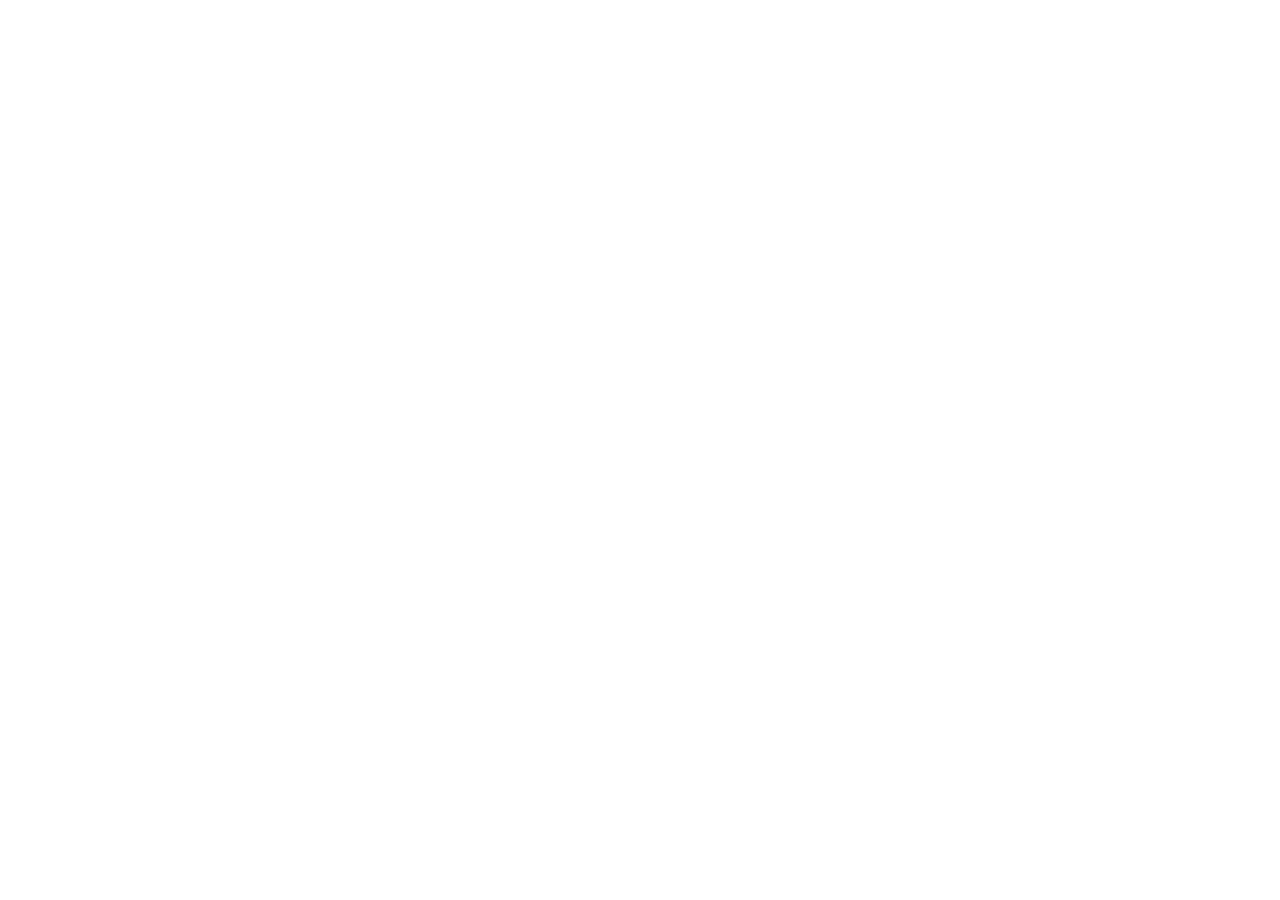
==== pages/pagina-julie.html @ 4747c7a5 "feat: adiciona a base das paginas pessoais" ====
<!DOCTYPE html>
<html lang="pt-br">
<head>
    <meta charset="UTF-8">
    <meta name="viewport" content="width=device-width, initial-scale=1.0">
    <title>Julie Annie - Site Pessoal</title>
</head>
<body>
    
</body>
</html>
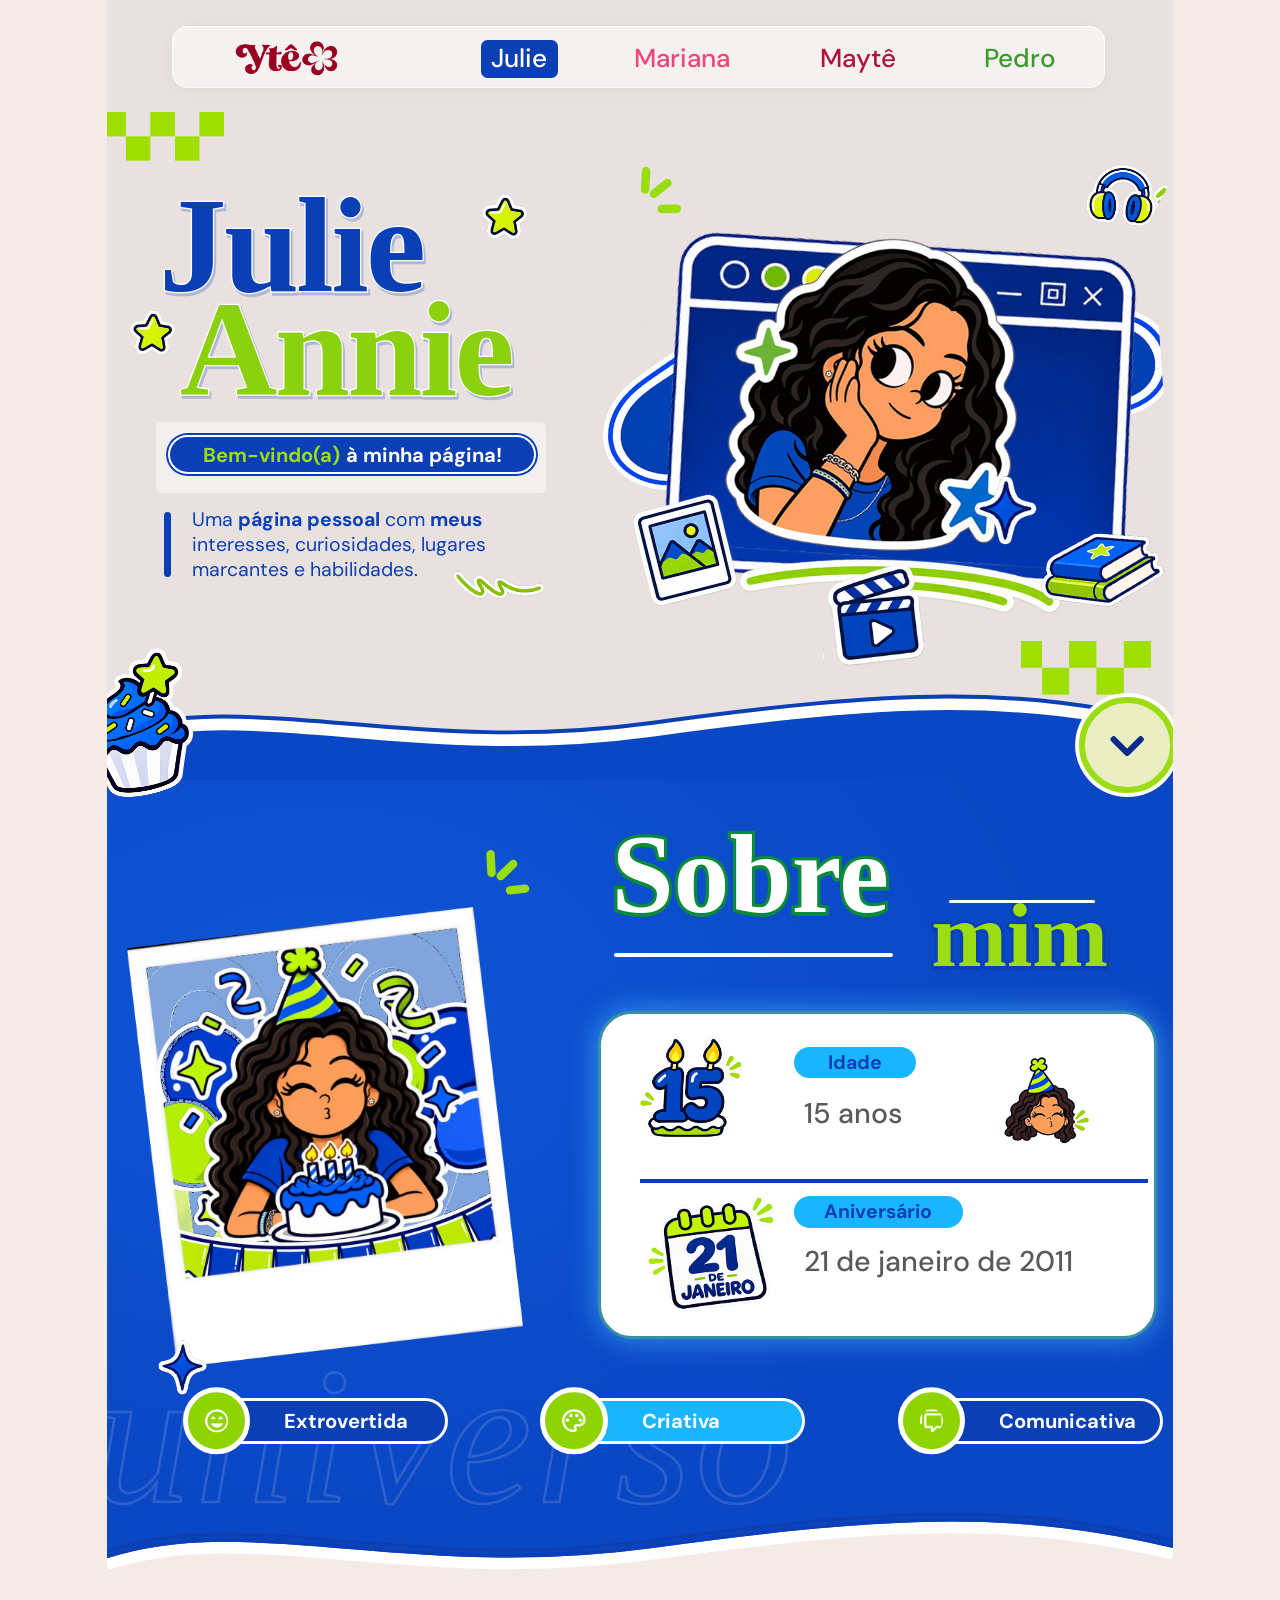
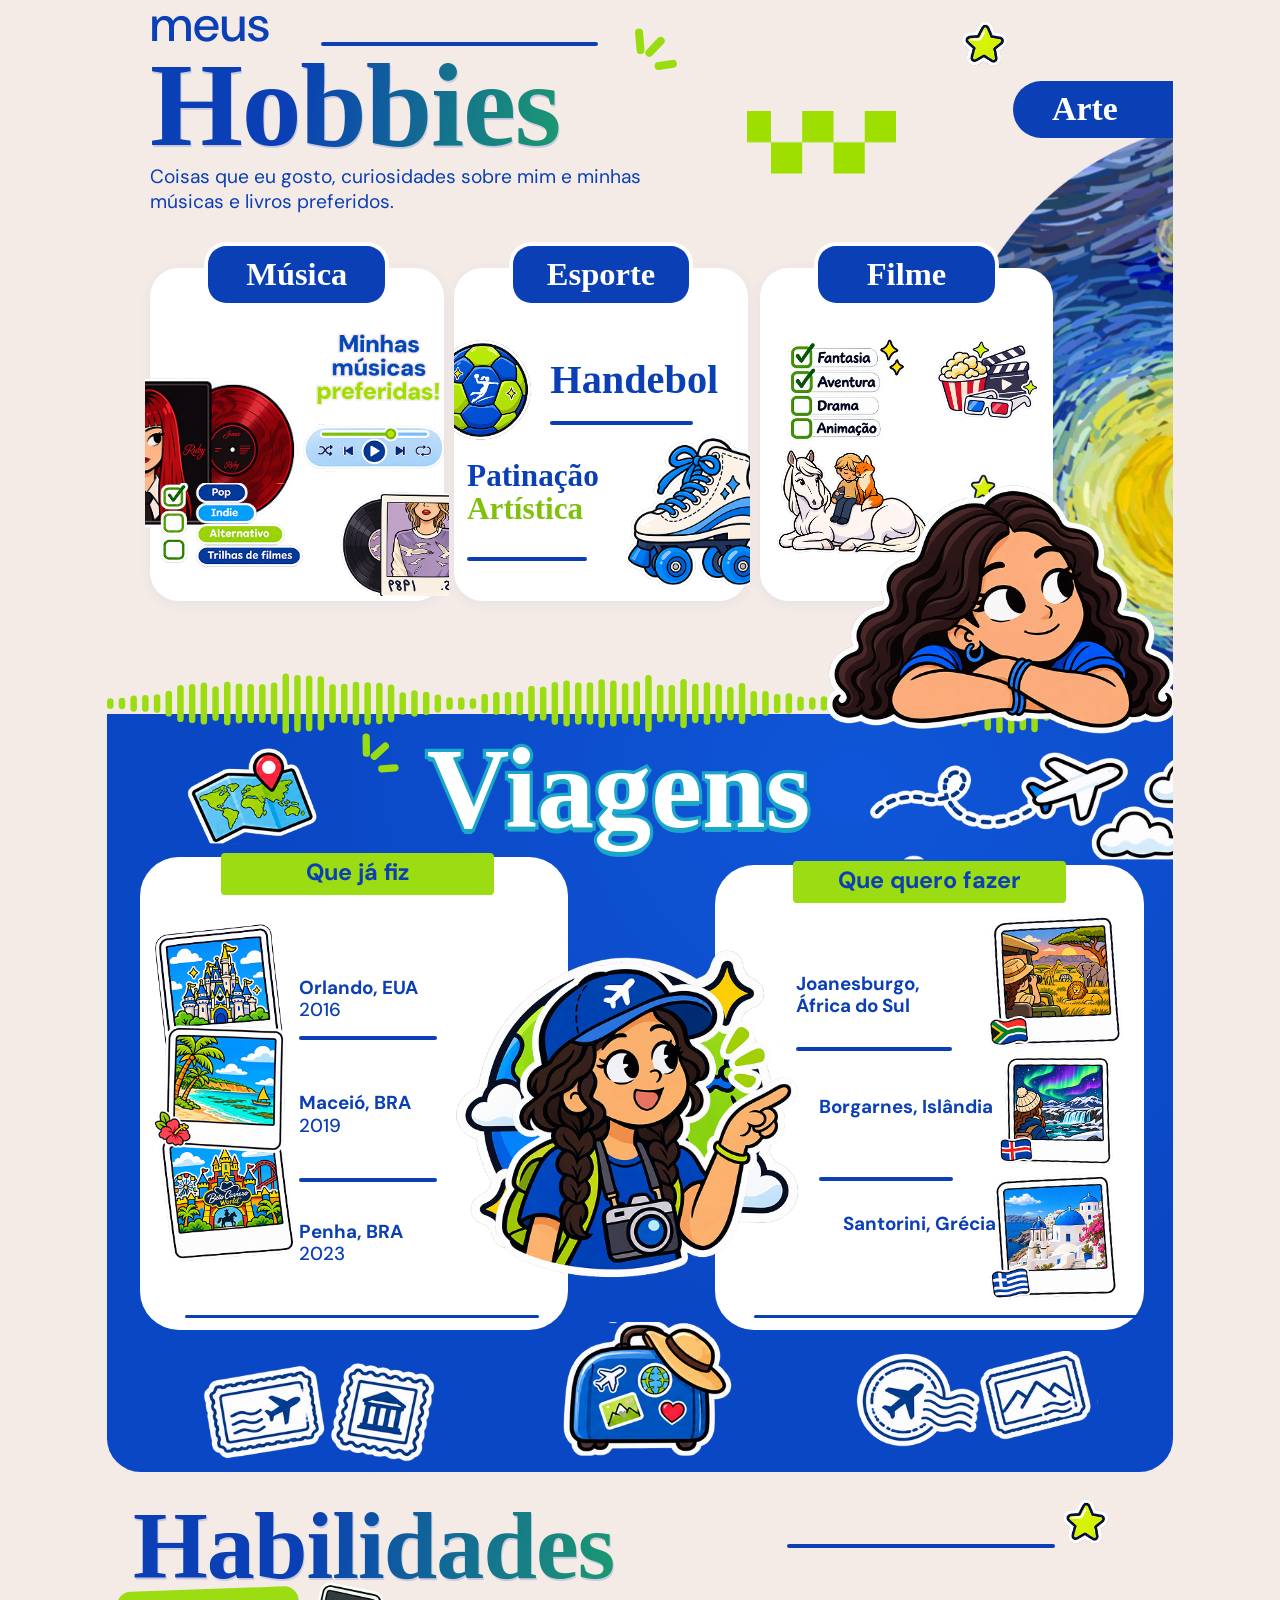
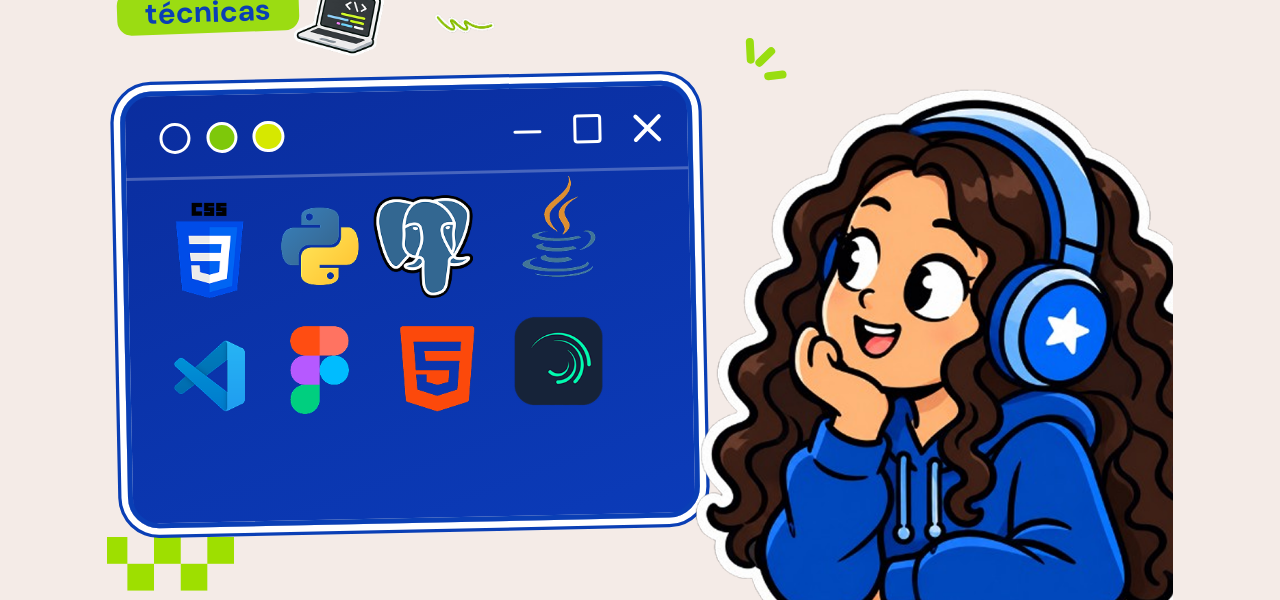
==== commit 87455323: "feat: adiciona css e html da julie" ====
--- a/pages/pagina-julie.html
+++ b/pages/pagina-julie.html
@@ -1,11 +1,423 @@
 <!DOCTYPE html>
-<html lang="pt-br">
+<html lang="pt-BR">
+
 <head>
-    <meta charset="UTF-8">
-    <meta name="viewport" content="width=device-width, initial-scale=1.0">
-    <title>Julie Annie - Site Pessoal</title>
+  <meta charset="UTF-8">
+  <meta name="viewport" content="width=device-width, initial-scale=1">
+
+  <title>Julie Annie | Ytê</title>
+
+  <!-- FAVICON -->
+  <link rel="icon" type="image/png" href="../assets/girl-hero.png">
+
+  <!-- FONTES -->
+  <link rel="preconnect" href="https://fonts.googleapis.com">
+  <link rel="preconnect" href="https://fonts.gstatic.com" crossorigin>
+  <link href="https://fonts.googleapis.com/css2?family=DM+Sans:wght@400;500;700&display=swap" rel="stylesheet">
+
+  <!-- CSS -->
+  <link rel="stylesheet" href="../css/julie.css">
 </head>
+
 <body>
-    
+
+  <div class="page">
+
+    <!-- CABEÇALHO / NAVEGAÇÃO -->
+    <header class="topbar">
+      <nav class="nav" aria-label="Integrantes">
+
+        <a class="nav__logo" href="#julie">
+          <img src="../assets/logo.png" alt="Ytê">
+        </a>
+
+        <ul class="nav__list">
+          <li><a class="nav__link nav__link--julie is-active" href="#julie" aria-current="page">Julie</a></li>
+          <li><a class="nav__link nav__link--mariana" href="#mariana">Mariana</a></li>
+          <li><a class="nav__link nav__link--mayte" href="#mayte">Maytê</a></li>
+          <li><a class="nav__link nav__link--pedro" href="#pedro">Pedro</a></li>
+        </ul>
+
+      </nav>
+    </header>
+
+
+    <main id="julie">
+
+      <!-- 1. HERO -->
+      <section class="hero" aria-labelledby="hero-title">
+
+        <img class="checker" src="../assets/checker.png" alt="">
+        <img class="checker2" src="../assets/checker.png" alt="">
+
+        <i class="burst burst-pos"></i>
+
+        <img class="star" src="../assets/star.png" alt="">
+        <img class="star2" src="../assets/star.png" alt="">
+
+        <h1 id="hero-title" class="hero__title">
+          <span class="hero__first">Julie</span>
+          <span class="hero__last">Annie</span>
+        </h1>
+
+        <div class="hero__welcome-bg hero-welcome-bg"></div>
+
+        <p class="hero__welcome">
+          Bem-vindo(a) <span>à minha página!</span>
+        </p>
+
+        <div class="hero__bar hero-bar"></div>
+
+        <p class="hero__desc">
+          Uma <b>página pessoal</b> com <b>meus</b> interesses,
+          curiosidades, lugares marcantes e habilidades.
+        </p>
+
+        <img class="squiggle" src="../assets/squiggle.png" alt="">
+
+        <!-- ELEMENTOS DECORATIVOS -->
+        <img class="blob" src="../assets/blob.png" alt="">
+        <img class="star-big" src="../assets/star-big.png" alt="">
+        <img class="window" src="../assets/window.png" alt="">
+
+        <i class="spark spark-pos"></i>
+
+        <!-- NOVA PERSONAGEM -->
+        <img class="girl-hero" src="../assets/girl-hero.png" alt="Personagem ilustrada de Julie">
+
+        <img class="sparkle-blue" src="../assets/sparkle-blue.png" alt="">
+        <img class="swoosh" src="../assets/swoosh.png" alt="">
+        <img class="picture" src="../assets/picture.png" alt="">
+        <img class="clapper" src="../assets/clapper.png" alt="">
+        <img class="books" src="../assets/books.png" alt="">
+        <img class="headphones" src="../assets/headphones.png" alt="">
+
+      </section>
+
+
+      <!-- 2. SOBRE MIM -->
+      <section id="sobre" class="about" aria-labelledby="about-title">
+
+        <svg class="wave wave--blue" viewBox="0 0 820 70" preserveAspectRatio="none" aria-hidden="true">
+          <path d="M0 44C110 8 230 62 420 36S700 8 820 36V70H0Z" fill="#0a47c4" />
+          <path d="M0 40C110 4 230 58 420 32S700 4 820 32" fill="none" stroke="#fff" stroke-width="9" />
+          <path d="M0 34C110 -2 230 52 420 26S700 -2 820 26" fill="none" stroke="#0a3fb5" stroke-width="3" />
+        </svg>
+
+        <img class="cupcake" src="../assets/cupcake.png" alt="">
+
+        <a class="scroll scroll-pos" href="#sobre" aria-label="Rolar para Sobre mim">
+          <svg viewBox="0 0 24 24">
+            <path d="M5 9l7 7 7-7" fill="none" stroke="currentColor" stroke-width="3.2" stroke-linecap="round"
+              stroke-linejoin="round" />
+          </svg>
+        </a>
+
+        <span class="about__ghost" aria-hidden="true">universo</span>
+
+        <h2 id="about-title" class="title-outline">
+          <span class="t-sobre">Sobre</span>
+          <span class="t-mim">mim</span>
+        </h2>
+
+        <i class="line line-pos"></i>
+        <i class="line line-pos2"></i>
+        <i class="burst burst-pos2"></i>
+
+        <img class="polaroid-birthday" src="../assets/polaroid-birthday.png"
+          alt="Julie soprando as velas do bolo de aniversário">
+        <img class="sparkle-blue2" src="../assets/sparkle-blue.png" alt="">
+
+        <div class="card card-pos">
+
+          <dl class="info">
+
+            <div class="info__row">
+              <img class="candle-15" src="../assets/candle-15.png" alt="">
+              <dt class="pill pill--sky pill-pos">Idade</dt>
+              <dd class="dd">15 anos</dd>
+              <img class="face-hat" src="../assets/face-hat.png" alt="">
+            </div>
+
+            <hr class="info__divider">
+
+            <div class="info__row">
+              <img class="calendar" src="../assets/calendar.png" alt="">
+              <dt class="pill pill--sky pill-pos2">Aniversário</dt>
+              <dd class="dd2">21 de janeiro de 2011</dd>
+            </div>
+
+          </dl>
+        </div>
+
+        <ul class="chips">
+          <li class="chip chip-pos">
+            <img src="../assets/icon-smile.png" alt="">
+            <span>Extrovertida</span>
+          </li>
+
+          <li class="chip chip--sky chip-pos2">
+            <img src="../assets/icon-palette.png" alt="">
+            <span>Criativa</span>
+          </li>
+
+          <li class="chip chip-pos3">
+            <img src="../assets/icon-chat.png" alt="">
+            <span>Comunicativa</span>
+          </li>
+        </ul>
+
+      </section>
+
+
+      <!-- 3. HOBBIES -->
+      <section class="hobbies" aria-labelledby="hobbies-title">
+
+        <svg class="wave wave--beige" viewBox="0 0 820 70" preserveAspectRatio="none" aria-hidden="true">
+          <path d="M0 40C110 4 230 58 420 32S700 4 820 32" fill="none" stroke="#0a3fb5" stroke-width="3"
+            transform="translate(0 -6)" />
+          <path d="M0 44C110 8 230 62 420 36S700 8 820 36V70H0Z" fill="#f4ebe7" />
+          <path d="M0 44C110 8 230 62 420 36S700 8 820 36" fill="none" stroke="#fff" stroke-width="9" />
+          <path d="M0 38C110 2 230 56 420 30S700 2 820 30" fill="none" stroke="#0a3fb5" stroke-width="3" />
+        </svg>
+
+        <div class="hobbies__head">
+
+          <p class="hobbies__pre hobbies-pre">meus</p>
+
+          <i class="line line--blue line-pos3"></i>
+
+          <h2 id="hobbies-title" class="title-grad title-grad-pos">
+            Hobbies
+          </h2>
+
+          <p class="hobbies__lead hobbies-lead">
+            Coisas que eu gosto, curiosidades sobre mim e minhas músicas e livros preferidos.
+          </p>
+
+        </div>
+
+        <i class="burst burst-pos3"></i>
+
+        <img class="star3" src="../assets/star.png" alt="">
+        <img class="checker3" src="../assets/checker.png" alt="">
+
+        <h3 class="tab tab-pos">Arte</h3>
+
+        <img class="starry-night" src="../assets/starry-night.png" alt="Noite Estrelada (referência de arte)">
+
+
+        <!-- MÚSICA -->
+        <article class="hcard hcard-pos">
+
+          <img class="musicas-title" src="../assets/musicas-title.png" alt="Minhas músicas preferidas!">
+          <img class="vinyl" src="../assets/vinyl.png" alt="">
+          <img class="player" src="../assets/player.png" alt="">
+          <img class="checklist-music" src="../assets/checklist-music.png"
+            alt="Pop, Indie, Alternativo, Trilhas de filmes">
+          <img class="vinyl-photo" src="../assets/vinyl-photo.png" alt="">
+
+          <h3 class="hcard__title">Música</h3>
+
+        </article>
+
+
+        <!-- ESPORTE -->
+        <article class="hcard hcard-pos2">
+
+          <img class="handball" src="../assets/handball.png" alt="">
+
+          <p class="sport sport--b sport-pos">Handebol</p>
+
+          <i class="line line--blue line-pos4"></i>
+
+          <p class="sport sport--g sport-pos2">
+            <span>Patinação</span><br>
+            <em>Artística</em>
+          </p>
+
+          <i class="line line--blue line-pos5"></i>
+
+          <img class="skate" src="../assets/skate.png" alt="">
+
+          <h3 class="hcard__title">Esporte</h3>
+
+        </article>
+
+
+        <!-- FILMES -->
+        <article class="hcard hcard-pos3">
+
+          <img class="checklist-film" src="../assets/checklist-film.png" alt="Fantasia, Aventura, Drama, Animação">
+          <img class="popcorn" src="../assets/popcorn.png" alt="">
+          <img class="horse" src="../assets/horse.png" alt="">
+          <img class="star4" src="../assets/star.png" alt="">
+
+          <h3 class="hcard__title">Filme</h3>
+
+        </article>
+
+        <img class="girl-leaning" src="../assets/girl-leaning.png" alt="Julie apoiada nos braços, olhando para o lado">
+
+      </section>
+
+
+      <!-- 4. VIAGENS -->
+      <section class="trips" aria-labelledby="trips-title">
+
+        <img class="wave-audio" src="../assets/waveform.svg" alt="" aria-hidden="true">
+        <img class="map" src="../assets/map.png" alt="">
+
+        <i class="burst burst--g burst-pos4"></i>
+
+        <h2 id="trips-title" class="title-teal title-teal-pos">
+          Viagens
+        </h2>
+
+        <img class="plane" src="../assets/plane.png" alt="">
+
+
+        <!-- DESTINOS QUE JÁ VISITEI -->
+        <article class="tcard tcard-pos">
+
+          <h3 class="tcard__tag tcard-tag">Que já fiz</h3>
+
+          <img class="travel-polaroids" src="../assets/travel-polaroids.png" alt="Fotos de Orlando, Maceió e Penha">
+
+          <ul class="places">
+
+            <li class="li">
+              <a href="https://www.visitorlando.com/" target="_blank" rel="noopener noreferrer">
+                <span>Orlando, EUA</span>
+              </a>
+              2016
+            </li>
+
+            <li class="li2">
+              <a href="https://www.visitbrasil.com/" target="_blank" rel="noopener noreferrer">
+                <span>Maceió, BRA</span>
+              </a>
+              2019
+            </li>
+
+            <li class="li3">
+              <a href="https://www.visitepenha.com.br/" target="_blank" rel="noopener noreferrer">
+                <span>Penha, BRA</span>
+              </a>
+              2023
+            </li>
+
+          </ul>
+
+          <i class="line line--blue line-pos6"></i>
+          <i class="line line--blue line-pos7"></i>
+          <i class="line line--blue line-pos8"></i>
+
+        </article>
+
+
+        <!-- DESTINOS QUE QUERO CONHECER -->
+        <article class="tcard tcard-pos2">
+
+          <h3 class="tcard__tag tcard-tag2">Que quero fazer</h3>
+
+          <ul class="places">
+
+            <li class="li4">
+              <a href="https://www.southafrica.net/" target="_blank" rel="noopener noreferrer">
+                <span>Joanesburgo, África do Sul</span>
+              </a>
+            </li>
+
+            <li class="li5">
+              <a href="https://www.west.is/en/moya/toy/index/municipality/borgarnes" target="_blank"
+                rel="noopener noreferrer">
+                <span>Borgarnes, Islândia</span>
+              </a>
+            </li>
+
+            <li class="li6">
+              <a href="https://www.visitgreece.gr/en/islands/Cyclades/santorini" target="_blank"
+                rel="noopener noreferrer">
+                <span>Santorini, Grécia</span>
+              </a>
+            </li>
+
+          </ul>
+
+          <i class="line line--blue line-pos9"></i>
+          <i class="line line--blue line-pos10"></i>
+          <i class="line line--blue line-pos11"></i>
+
+          <img class="africa-do-sul" src="../assets/africa-do-sul.png" alt="Safári na África do Sul">
+
+          <img class="borgarnes" src="../assets/borgarnes.png" alt="Aurora boreal em Borgarnes, Islândia">
+
+          <img class="santorini-polaroid" src="../assets/santorini-polaroid.png" alt="Cúpulas azuis de Santorini, Grécia">
+        </article>
+
+
+        <!-- ELEMENTOS DECORATIVOS -->
+        <img class="globe" src="../assets/globe.png" alt="">
+
+        <img class="traveler" src="../assets/traveler.png" alt="Ilustração de Julie viajante com câmera e mochila">
+
+        <img class="stamps-a" src="../assets/stamps-a.png" alt="">  
+        <img class="suitcase" src="../assets/suitcase.png" alt="">
+
+        <img class="stamps-b" src="../assets/stamps-b.png" alt="">
+
+      </section>
+
+
+      <!-- 5. HABILIDADES -->
+      <section class="skills" aria-labelledby="skills-title">
+
+        <div class="skills__head skills-head">
+
+          <h2 id="skills-title" class="title-grad">
+            Habilidades
+          </h2>
+
+          <i class="line line--blue skills__rule"></i>
+
+          <img class="skills__star" src="../assets/star.png" alt="">
+
+        </div>
+
+        <p class="skills__tag skills-tag">técnicas</p>
+
+        <img class="laptop" src="../assets/laptop.png" alt="">
+
+        <img class="squiggle2" src="../assets/squiggle.png" alt="">
+
+        <i class="burst burst--g burst-pos5"></i>
+
+        <div class="win win-pos" aria-hidden="true">
+
+          <span class="win__dot win__dot--w"></span>
+          <span class="win__dot win__dot--g"></span>
+          <span class="win__dot win__dot--y"></span>
+
+          <span class="win__min"></span>
+          <span class="win__max"></span>
+          <span class="win__close"></span>
+
+        </div>
+
+        <img class="tech-logos" src="../assets/tech-logos.png"
+          alt="CSS, Python, PostgreSQL, Java, VS Code, Figma, HTML e Alight Motion">
+
+        <img class="girl-headphones" src="../assets/girl-headphones.png" alt="Julie de fones de ouvido azuis">
+
+        <img class="checker4" src="../assets/checker.png" alt="">
+
+      </section>
+
+    </main>
+
+  </div>
+
 </body>
+
 </html>
--- a/css/julie.css
+++ b/css/julie.css
@@ -0,0 +1,1609 @@
+@font-face {
+  font-family: "Tommy";
+  font-weight: 900;
+  font-style: normal;
+  font-display: swap;
+  src: local("Tommy Black"), local("Tommy-Black"), local("Tommy"),
+    url("assets/fonts/tommy font bold.otf") format("opentype")
+}
+
+@font-face {
+  font-family: "Tommy";
+  font-weight: 700;
+  font-style: normal;
+  font-display: swap;
+  src: local("Tommy Bold"), local("Tommy-Bold"),
+    url("assets/fonts/tommy font bold.otf") format("opentype")
+}
+
+* {
+  box-sizing: border-box;
+  margin: 0;
+  padding: 0;
+}
+
+html {
+  scroll-behavior: smooth;
+}
+
+body {
+  background: #f4ebe7;
+  font-family: "DM Sans", system-ui, sans-serif;
+  color: #0a3fb5;
+  overflow-x: hidden;
+}
+
+img {
+  display: block;
+  max-width: none;
+  height: auto;
+}
+
+ul {
+  list-style: none;
+}
+
+a {
+  color: inherit;
+  text-decoration: none;
+}
+
+
+.page {
+  position: relative;
+  width: 820px;
+  margin: 0 auto;
+  overflow-x: clip;
+}
+
+/* Aumenta a pagina inteira em telas maiores.
+   zoom: 1.5 deixa tudo 1.5x maior, sem mexer nos px do resto do codigo. */
+@media (min-width: 1100px) {
+  .page {
+    zoom: 1.3;
+  }
+}
+
+@media (min-width: 1300px) {
+  .page {
+    zoom: 1.55;
+  }
+}
+
+@media (min-width: 1500px) {
+  .page {
+    zoom: 1.8;
+  }
+}
+
+@media (min-width: 1750px) {
+  .page {
+    zoom: 2.1;
+  }
+}
+
+@media (min-width: 2000px) {
+  .page {
+    zoom: 2.4;
+  }
+}
+
+
+
+
+/* ===== POSICAO DE CADA ELEMENTO ===== */
+
+/* --- 1. HERO --- */
+.checker {
+  position: absolute;
+  left: 0px;
+  top: 86px;
+  width: 90px;
+  z-index: 1;
+}
+
+.checker2 {
+  position: absolute;
+  left: 703px;
+  top: 493px;
+  width: 100px;
+  z-index: 1;
+}
+
+.burst-pos {
+  position: absolute;
+  left: 400px;
+  top: 128px;
+  width: 46px;
+  transform: rotate(18deg);
+  z-index: 1;
+}
+
+.star {
+  position: absolute;
+  left: 288px;
+  top: 148px;
+  width: 40px;
+  z-index: 3;
+}
+
+.star2 {
+  position: absolute;
+  left: 17px;
+  top: 237px;
+  width: 40px;
+  z-index: 3;
+}
+
+.hero-welcome-bg {
+  position: absolute;
+  left: 38px;
+  top: 325px;
+  width: 300px;
+  height: 54px;
+}
+
+.hero-bar {
+  position: absolute;
+  left: 44px;
+  top: 394px;
+  height: 50px;
+}
+
+.squiggle {
+  position: absolute;
+  left: 263px;
+  top: 437px;
+  width: 76px;
+  z-index: 1;
+}
+
+.blob {
+  position: absolute;
+  left: 372px;
+  top: 190px;
+  width: 440px;
+  transform: rotate(-4deg);
+  z-index: 1;
+}
+
+.star-big {
+  position: absolute;
+  left: 445px;
+  top: 292px;
+  width: 72px;
+  transform: rotate(-8deg);
+  z-index: 2;
+}
+
+.window {
+  position: absolute;
+  left: 370px;
+  top: 122px;
+  width: 450px;
+  z-index: 2;
+}
+
+.spark-pos {
+  position: absolute;
+  left: 496px;
+  top: 244px;
+  width: 44px;
+  z-index: 3;
+}
+
+.girl-hero {
+  position: absolute;
+  left: 470px;
+  top: 172px;
+  width: 250px;
+  z-index: 4;
+}
+
+.sparkle-blue {
+  position: absolute;
+  left: 663px;
+  top: 362px;
+  width: 56px;
+  z-index: 5;
+}
+
+.swoosh {
+  position: absolute;
+  left: 470px;
+  top: 420px;
+  width: 292px;
+  z-index: 4;
+}
+
+.picture {
+  position: absolute;
+  left: 398px;
+  top: 383px;
+  width: 86px;
+  transform: rotate(-6deg);
+  z-index: 5;
+}
+
+.clapper {
+  position: absolute;
+  left: 551px;
+  top: 430px;
+  width: 80px;
+  z-index: 5;
+}
+
+.books {
+  position: absolute;
+  left: 714px;
+  top: 406px;
+  width: 102px;
+  transform: rotate(-6deg);
+  z-index: 5;
+}
+
+.headphones {
+  position: absolute;
+  left: 747px;
+  top: 114px;
+  width: 72px;
+  z-index: 5;
+}
+
+/* --- 2. SOBRE MIM --- */
+.cupcake {
+  position: absolute;
+  left: -2px;
+  top: -102px;
+  width: 96px;
+  z-index: 5;
+}
+
+.scroll-pos {
+  position: absolute;
+  left: 748px;
+  top: -54px;
+  width: 74px;
+  z-index: 6;
+}
+
+.line-pos {
+  position: absolute;
+  left: 390px;
+  top: 143px;
+  width: 215px;
+}
+
+.line-pos2 {
+  position: absolute;
+  left: 648px;
+  top: 102px;
+  width: 112px;
+}
+
+.burst-pos2 {
+  position: absolute;
+  left: 282px;
+  top: 62px;
+  width: 46px;
+  transform: rotate(12deg);
+}
+
+.polaroid-birthday {
+  position: absolute;
+  left: 15px;
+  top: 108px;
+  width: 305px;
+  z-index: 2;
+}
+
+.sparkle-blue2 {
+  position: absolute;
+  left: 36px;
+  top: 438px;
+  width: 44px;
+  z-index: 3;
+}
+
+.card-pos {
+  position: absolute;
+  left: 378px;
+  top: 188px;
+  width: 430px;
+  height: 252px;
+}
+
+.candle-15 {
+  position: absolute;
+  left: 22px;
+  top: 12px;
+  width: 92px;
+}
+
+.pill-pos {
+  position: absolute;
+  left: 148px;
+  top: 25px;
+  width: 94px;
+}
+
+.dd {
+  position: absolute;
+  left: 156px;
+  top: 62px;
+}
+
+.face-hat {
+  position: absolute;
+  left: 305px;
+  top: 30px;
+  width: 78px;
+}
+
+.calendar {
+  position: absolute;
+  left: 34px;
+  top: 139px;
+  width: 100px;
+}
+
+.pill-pos2 {
+  position: absolute;
+  left: 148px;
+  top: 140px;
+  width: 130px;
+}
+
+.dd2 {
+  position: absolute;
+  left: 156px;
+  top: 176px;
+}
+
+.chip-pos {
+  position: absolute;
+  left: 80px;
+  top: 485px;
+}
+
+.chip-pos2 {
+  position: absolute;
+  left: 355px;
+  top: 485px;
+}
+
+.chip-pos3 {
+  position: absolute;
+  left: 630px;
+  top: 485px;
+}
+
+/* --- 3. HOBBIES --- */
+.hobbies-pre {
+  position: absolute;
+  left: 33px;
+  top: 16px;
+}
+
+.line-pos3 {
+  position: absolute;
+  left: 165px;
+  top: 48px;
+  width: 213px;
+}
+
+.title-grad-pos {
+  position: absolute;
+  left: 33px;
+  top: 50px;
+}
+
+.hobbies-lead {
+  position: absolute;
+  left: 33px;
+  top: 142px;
+  width: 390px;
+}
+
+.burst-pos3 {
+  position: absolute;
+  left: 398px;
+  top: 36px;
+  width: 44px;
+  transform: rotate(10deg);
+}
+
+.star3 {
+  position: absolute;
+  left: 657px;
+  top: 30px;
+  width: 40px;
+}
+
+.checker3 {
+  position: absolute;
+  left: 492px;
+  top: 101px;
+  width: 115px;
+}
+
+.tab-pos {
+  position: absolute;
+  left: 697px;
+  top: 78px;
+  width: 130px;
+  height: 44px;
+}
+
+.starry-night {
+  position: absolute;
+  left: 648px;
+  top: 107px;
+  width: 230px;
+}
+
+.hcard-pos {
+  position: absolute;
+  left: 33px;
+  top: 222px;
+  width: 226px;
+  height: 256px;
+}
+
+.musicas-title {
+  position: absolute;
+  left: 128px;
+  top: 50px;
+  width: 96px;
+}
+
+.vinyl {
+  position: absolute;
+  left: -4px;
+  top: 78px;
+  width: 126px;
+}
+
+.player {
+  position: absolute;
+  left: 116px;
+  top: 120px;
+  width: 112px;
+}
+
+.checklist-music {
+  position: absolute;
+  left: 8px;
+  top: 165px;
+  width: 120px;
+}
+
+.vinyl-photo {
+  position: absolute;
+  left: 132px;
+  top: 168px;
+  width: 98px;
+}
+
+.hcard-pos2 {
+  position: absolute;
+  left: 267px;
+  top: 222px;
+  width: 226px;
+  height: 256px;
+}
+
+.handball {
+  position: absolute;
+  left: 0px;
+  top: 52px;
+  width: 66px;
+}
+
+.sport-pos {
+  position: absolute;
+  left: 74px;
+  top: 70px;
+}
+
+.line-pos4 {
+  position: absolute;
+  left: 74px;
+  top: 118px;
+  width: 110px;
+}
+
+.sport-pos2 {
+  position: absolute;
+  left: 10px;
+  top: 148px;
+}
+
+.line-pos5 {
+  position: absolute;
+  left: 10px;
+  top: 222px;
+  width: 92px;
+}
+
+.skate {
+  position: absolute;
+  left: 122px;
+  top: 128px;
+  width: 106px;
+}
+
+.hcard-pos3 {
+  position: absolute;
+  left: 502px;
+  top: 222px;
+  width: 226px;
+  height: 256px;
+}
+
+.checklist-film {
+  position: absolute;
+  left: 14px;
+  top: 50px;
+  width: 104px;
+}
+
+.popcorn {
+  position: absolute;
+  left: 126px;
+  top: 52px;
+  width: 100px;
+}
+
+.horse {
+  position: absolute;
+  left: 10px;
+  top: 138px;
+  width: 124px;
+}
+
+.star4 {
+  position: absolute;
+  left: 160px;
+  top: 156px;
+  width: 26px;
+}
+
+.girl-leaning {
+  position: absolute;
+  left: 500px;
+  top: 388px;
+  width: 384px;
+  z-index: 7;
+}
+
+/* --- 4. VIAGENS --- */
+.map {
+  position: absolute;
+  left: 50px;
+  top: 22px;
+  width: 112px;
+}
+
+.burst-pos4 {
+  position: absolute;
+  left: 188px;
+  top: 14px;
+  width: 40px;
+  transform: rotate(14deg);
+}
+
+.title-teal-pos {
+  position: absolute;
+  left: 246px;
+  top: 14px;
+}
+
+.plane {
+  position: absolute;
+  left: 585px;
+  top: 22px;
+  width: 240px;
+}
+
+.tcard-pos {
+  position: absolute;
+  left: 25px;
+  top: 110px;
+  width: 330px;
+  height: 364px;
+}
+
+.tcard-tag {
+  position: absolute;
+  left: 63px;
+  top: -3px;
+  width: 210px;
+}
+
+.travel-polaroids {
+  position: absolute;
+  left: 3px;
+  top: 50px;
+  width: 126px;
+}
+
+.li {
+  position: absolute;
+  left: 123px;
+  top: 92px;
+}
+
+.li2 {
+  position: absolute;
+  left: 123px;
+  top: 181px;
+}
+
+.li3 {
+  position: absolute;
+  left: 123px;
+  top: 280px;
+}
+
+.line-pos6 {
+  position: absolute;
+  left: 123px;
+  top: 138px;
+  width: 106px;
+}
+
+.line-pos7 {
+  position: absolute;
+  left: 123px;
+  top: 247px;
+  width: 106px;
+}
+
+.line-pos8 {
+  position: absolute;
+  left: 35px;
+  top: 352px;
+  width: 272px;
+}
+
+.tcard-pos2 {
+  position: absolute;
+  left: 468px;
+  top: 116px;
+  width: 330px;
+  height: 358px;
+}
+
+.tcard-tag2 {
+  position: absolute;
+  left: 60px;
+  top: -3px;
+  width: 210px;
+}
+
+.li4 {
+  position: absolute;
+  left: 62px;
+  top: 83px;
+  width: 130px;
+}
+
+.li5 {
+  position: absolute;
+  left: 80px;
+  top: 178px;
+}
+
+.li6 {
+  position: absolute;
+  left: 98px;
+  top: 268px;
+}
+
+.line-pos9 {
+  position: absolute;
+  left: 62px;
+  top: 140px;
+  width: 120px;
+}
+
+.line-pos10 {
+  position: absolute;
+  left: 80px;
+  top: 240px;
+  width: 103px;
+}
+
+.line-pos11 {
+  position: absolute;
+  left: 30px;
+  top: 346px;
+  width: 295px;
+}
+
+.africa-do-sul {
+  position: absolute;
+  left: 204px;
+  top: 36px;
+  width: 116px;
+  transform: rotate(3deg);
+}
+
+.borgarnes {
+  position: absolute;
+  left: 208px;
+  top: 136px;
+  width: 112px;
+  transform: rotate(-3deg);
+}
+
+.santorini-polaroid {
+  position: absolute;
+  left: 206px;
+  top: 235px;
+  width: 112px;
+  transform: rotate(2deg);
+}
+
+.globe {
+  position: absolute;
+  left: 268px;
+  top: 170px;
+  width: 266px;
+  z-index: 1;
+}
+
+.traveler {
+  position: absolute;
+  left: 286px;
+  top: 184px;
+  width: 256px;
+  z-index: 2;
+}
+
+.stamps-a {
+  position: absolute;
+  left: 72px;
+  top: 492px;
+  width: 190px;
+}
+
+.suitcase {
+  position: absolute;
+  left: 343px;
+  top: 468px;
+  width: 140px;
+}
+
+.stamps-b {
+  position: absolute;
+  left: 566px;
+  top: 490px;
+  width: 196px;
+}
+
+/* --- 5. HABILIDADES --- */
+.skills-head {
+  position: absolute;
+  left: 20px;
+  top: 20px;
+  width: 755px;
+}
+
+.skills-tag {
+  position: absolute;
+  left: 8px;
+  top: 90px;
+  width: 140px;
+}
+
+.laptop {
+  position: absolute;
+  left: 142px;
+  top: 84px;
+  width: 76px;
+  z-index: 1;
+}
+
+.squiggle2 {
+  position: absolute;
+  left: 250px;
+  top: 108px;
+  width: 50px;
+}
+
+.burst-pos5 {
+  position: absolute;
+  left: 482px;
+  top: 126px;
+  width: 44px;
+  transform: rotate(12deg);
+}
+
+.win-pos {
+  position: absolute;
+  left: 13px;
+  top: 165px;
+  width: 440px;
+  height: 336px;
+  transform: rotate(-1.2deg);
+  z-index: 1;
+}
+
+.tech-logos {
+  position: absolute;
+  left: 42px;
+  top: 234px;
+  width: 368px;
+  z-index: 2;
+}
+
+.girl-headphones {
+  position: absolute;
+  left: 436px;
+  top: 166px;
+  width: 384px;
+  z-index: 3;
+}
+
+.checker4 {
+  position: absolute;
+  left: 0px;
+  top: 512px;
+  width: 98px;
+}
+
+
+/* ===== ESTILO DOS COMPONENTES ===== */
+section {
+  position: relative;
+}
+
+
+/* ---------- elementos decorativos em CSS ---------- */
+.burst {
+  display: block;
+  aspect-ratio: 1;
+  background: url("data:image/svg+xml,%3Csvg xmlns='http://www.w3.org/2000/svg' viewBox='0 0 50 50'%3E%3Cg stroke='%2399dd10' stroke-width='7' stroke-linecap='round' fill='none'%3E%3Cpath d='M44 30l-12 4M30 12l-8 12M10 8l4 15'/%3E%3C/g%3E%3C/svg%3E") center/contain no-repeat
+}
+
+.burst--g {}
+
+.spark {
+  display: block;
+  aspect-ratio: 1;
+  background: #9bdc12;
+  clip-path: polygon(50% 0, 60% 40%, 100% 50%, 60% 60%, 50% 100%, 40% 60%, 0 50%, 40% 40%);
+  filter: drop-shadow(0 0 0 #fff)
+}
+
+.line {
+  display: block;
+  height: 3px;
+  background: #fff;
+  border-radius: 9px;
+}
+
+.line--blue {
+  background: #0a3fb5;
+}
+
+
+/* ---------- títulos ---------- */
+.title-grad {
+  font-family: "Tommy", "Fraunces", Georgia, serif;
+  font-weight: 900;
+  font-size: 92px;
+  line-height: 1;
+  letter-spacing: -.01em;
+  background: linear-gradient(100deg, #0a3fb5 35%, #1c9a70 100%);
+  -webkit-background-clip: text;
+  background-clip: text;
+  color: transparent;
+  filter: drop-shadow(1.5px 2px 0 rgba(10, 63, 181, .18));
+}
+
+.title-outline {
+  position: absolute;
+  inset: 0;
+  pointer-events: none;
+  font-family: "Tommy", "Fraunces", Georgia, serif;
+  font-weight: 900;
+  color: #fff;
+  line-height: 1
+}
+
+.title-outline .t-sobre {
+  position: absolute;
+  left: 388px;
+  top: 40px;
+  font-size: 86px;
+  -webkit-text-stroke: 5px #0a8a3a;
+  paint-order: stroke fill;
+  text-shadow: 0 3px 0 #0a8a3a
+}
+
+.title-outline .t-mim {
+  position: absolute;
+  left: 634px;
+  top: 95px;
+  font-size: 70px;
+  color: #9bdc12;
+  -webkit-text-stroke: 4px #0a3fb5;
+  paint-order: stroke fill;
+  text-shadow: 0 3px 0 #0a3fb5
+}
+
+.title-teal {
+  font-family: "Tommy", "Fraunces", Georgia, serif;
+  font-weight: 900;
+  font-size: 88px;
+  line-height: 1;
+  color: #fff;
+  -webkit-text-stroke: 5px #1aa7c9;
+  paint-order: stroke fill;
+  text-shadow: 0 4px 0 #1aa7c9
+}
+
+/* ---------- navegação ---------- */
+.topbar {
+  position: absolute;
+  z-index: 20;
+  left: 0;
+  top: 0;
+  width: 100%;
+  height: 0;
+}
+
+.nav {
+  position: absolute;
+  left: 50px;
+  top: 20px;
+  width: 718px;
+  height: 48px;
+  background: rgba(255, 255, 255, .55);
+  border: 1px solid rgba(255, 255, 255, .7);
+  border-radius: 12px;
+  backdrop-filter: blur(6px);
+  box-shadow: 0 2px 12px rgba(0, 0, 0, .04)
+}
+
+.nav__logo {
+  position: absolute;
+  left: 45px;
+  top: 8px;
+  width: 92px;
+}
+
+.nav__logo img {
+  width: 100%;
+}
+
+.nav__list li {
+  position: absolute;
+  top: 10px;
+}
+
+.nav__list li:nth-child(1) {
+  left: 237px;
+}
+
+.nav__list li:nth-child(2) {
+  left: 347px;
+}
+
+.nav__list li:nth-child(3) {
+  left: 490px;
+}
+
+.nav__list li:nth-child(4) {
+  left: 616px;
+}
+
+.nav__link {
+  display: block;
+  padding: 3px 8px;
+  border-radius: 5px;
+  font-size: 20px;
+  font-weight: 500;
+  line-height: 1.15
+}
+
+.nav__link--julie {
+  color: #fff;
+  background: #0a3fb5;
+}
+
+.nav__link--mariana {
+  color: #f0457c;
+}
+
+.nav__link--mayte {
+  color: #b0123c;
+}
+
+.nav__link--pedro {
+  color: #3a9a2a;
+}
+
+
+/* ==========================================================
+   1. HERO
+   ========================================================== */
+.hero {
+  height: 590px;
+  background: #e9e1df;
+  z-index: 1;
+}
+
+.hero__title {
+  position: absolute;
+  left: 0;
+  top: 0;
+  width: 100%;
+  z-index: 3;
+  font-family: "Tommy", "Fraunces", Georgia, serif;
+  font-weight: 900;
+  line-height: .8
+}
+
+.hero__first,
+.hero__last {
+  position: absolute;
+  display: block;
+  white-space: nowrap;
+  letter-spacing: -.02em;
+  -webkit-text-stroke: 2px #fff;
+  paint-order: stroke fill;
+  filter: drop-shadow(2px 3px 0 rgba(10, 63, 181, .25))
+}
+
+.hero__first {
+  left: 40px;
+  top: 148px;
+  font-size: 104px;
+  color: #0a3fb5;
+}
+
+.hero__last {
+  left: 56px;
+  top: 228px;
+  font-size: 104px;
+  color: #8bd10f;
+}
+
+.hero__welcome-bg {
+  background: rgba(255, 255, 255, .45);
+  border-radius: 4px;
+}
+
+.hero__welcome {
+  position: absolute;
+  left: 47px;
+  top: 335px;
+  width: 283px;
+  height: 30px;
+  background: #0a3fb5;
+  border: 2px solid #fff;
+  border-radius: 99px;
+  color: #fff;
+  font-weight: 700;
+  font-size: 15.5px;
+  display: flex;
+  align-items: center;
+  justify-content: center;
+  gap: .3em;
+  transform: none;
+  z-index: 3;
+  box-shadow: 0 0 0 1.5px #0a3fb5
+}
+
+.hero__welcome span {
+  color: #fff;
+}
+
+.hero__welcome {
+  color: #9bdc12;
+}
+
+.hero__welcome span {
+  color: #fff;
+}
+
+.hero__bar {
+  width: 5px;
+  background: #0a3fb5;
+  border-radius: 9px;
+}
+
+.hero__desc {
+  position: absolute;
+  left: 65px;
+  top: 391px;
+  width: 250px;
+  font-size: 15px;
+  line-height: 1.28;
+  color: #0a3fb5;
+}
+
+.hero__desc b {
+  font-weight: 700;
+}
+
+
+.scroll {
+  display: grid;
+  place-items: center;
+  aspect-ratio: 1;
+  border-radius: 50%;
+  background: #e9efc2;
+  border: 5px solid #9bdc12;
+  color: #0a2a8a;
+  box-shadow: 0 0 0 3px #fff
+}
+
+.scroll svg {
+  width: 55%;
+}
+
+
+/* ==========================================================
+   2. SOBRE MIM
+   ========================================================== */
+.about {
+  height: 625px;
+  background: #0a47c4;
+  z-index: 1;
+  background-image: radial-gradient(ellipse at 20% 30%, #0f56d8 0%, transparent 60%)
+}
+
+.wave {
+  position: absolute;
+  left: 0;
+  width: 100%;
+  height: 70px;
+  display: block;
+  pointer-events: none;
+}
+
+.wave--blue {
+  top: -60px;
+}
+
+.wave--beige {
+  top: -56px;
+  z-index: 2;
+}
+
+.about__ghost {
+  position: absolute;
+  left: -10px;
+  top: 440px;
+  font: italic 400 150px/1 "Brush Script MT", "Segoe Script", cursive;
+  color: transparent;
+  -webkit-text-stroke: 2px rgba(255, 255, 255, .14);
+  letter-spacing: .02em;
+  pointer-events: none;
+  white-space: nowrap
+}
+
+.card {
+  background: #fff;
+  border-radius: 26px;
+  border: 3px solid #3b8fa3;
+  box-shadow: 0 0 22px rgba(80, 190, 255, .65);
+  z-index: 3
+}
+
+.info {
+  position: static;
+}
+
+.info__row {
+  position: static;
+}
+
+.info__divider {
+  position: absolute;
+  left: 30px;
+  right: 5px;
+  top: 127px;
+  border: 0;
+  height: 2.5px;
+  background: #0a3fb5;
+}
+
+.pill {
+  display: block;
+  border-radius: 99px;
+  text-align: center;
+  font-weight: 700;
+  font-size: 15px;
+  padding: 3px 0;
+  line-height: 1.2;
+  color: #0a3fb5;
+}
+
+.pill--sky {
+  background: #19b6ff;
+}
+
+.card dd {
+  font-size: 22px;
+  font-weight: 500;
+  color: #5a5a5a;
+  white-space: nowrap;
+}
+
+.chips {
+  position: static;
+}
+
+.chip {
+  display: flex;
+  align-items: center;
+  width: 182px;
+  height: 36px;
+  z-index: 3;
+  background: #0a3fb5;
+  border: 3px solid #fff;
+  border-radius: 99px;
+  padding-left: 54px;
+  color: #fff;
+  font-weight: 700;
+  font-size: 15.5px;
+  transform: none
+}
+
+.chip--sky {
+  background: #19b6ff;
+}
+
+.chip img {
+  position: absolute;
+  left: -24px;
+  top: 50%;
+  width: 52px;
+  height: 52px;
+  transform: translateY(-50%);
+  padding: 13px;
+  background: #8fd400;
+  border: 4px solid #fff;
+  border-radius: 50%;
+  object-fit: contain
+}
+
+/* ==========================================================
+   3. HOBBIES
+   ========================================================== */
+.hobbies {
+  height: 565px;
+  background: #f4ebe7;
+}
+
+.hobbies__head {
+  position: static;
+}
+
+.hobbies__pre {
+  font-size: 38px;
+  font-weight: 500;
+  color: #0a3fb5;
+  line-height: 1;
+}
+
+.hobbies__lead {
+  font-size: 14.8px;
+  line-height: 1.3;
+  color: #0a3fb5;
+}
+
+.tab {
+  background: #0a3fb5;
+  color: #fff;
+  border-radius: 22px 0 0 22px;
+  font-family: "Tommy", "Fraunces", Georgia, serif;
+  font-weight: 900;
+  font-size: 26px;
+  display: flex;
+  align-items: center;
+  padding-left: 30px;
+  z-index: 3;
+  transform: none
+}
+
+.hcard {
+  background: #fff;
+  border-radius: 22px;
+  z-index: 3;
+  box-shadow: 0 2px 10px rgba(10, 63, 181, .06);
+}
+
+.hcard>img {
+  z-index: 1;
+}
+
+.hcard__title {
+  position: absolute;
+  left: 45px;
+  top: -17px;
+  width: 136px;
+  height: 44px;
+  background: #0a3fb5;
+  color: #fff;
+  border-radius: 14px;
+  display: grid;
+  place-items: center;
+  font-family: "Tommy", "Fraunces", Georgia, serif;
+  font-weight: 900;
+  font-size: 25px;
+  box-shadow: 0 0 0 3px #fff
+}
+
+.sport {
+  font-family: "Tommy", "Fraunces", Georgia, serif;
+  font-weight: 900;
+  line-height: 1.05;
+}
+
+.sport--b {
+  font-size: 31px;
+  color: #0a3fb5;
+}
+
+.sport--g {
+  font-size: 24px;
+  color: #0a3fb5;
+}
+
+.sport--g em {
+  font-style: normal;
+  color: #7fc10c;
+}
+
+.crop {
+  overflow: hidden;
+  transform: none;
+}
+
+.crop img {
+  width: 100%;
+}
+
+.hobbies .crop {
+  pointer-events: none;
+}
+
+
+/* ==========================================================
+   4. VIAGENS
+   ========================================================== */
+.trips {
+  height: 583px;
+  background: #0a47c4;
+  z-index: 2;
+  border-radius: 0 0 26px 26px;
+  background-image: radial-gradient(ellipse at 70% 10%, #0f56d8 0%, transparent 55%)
+}
+
+.wave-audio {
+  position: absolute;
+  left: 0;
+  top: -34px;
+  width: 100%;
+  height: 52px;
+  z-index: 3;
+}
+
+.tcard {
+  background: #fff;
+  border-radius: 30px;
+  z-index: 1;
+}
+
+.tcard__tag {
+  background: #9bdc12;
+  color: #0a3fb5;
+  font-weight: 700;
+  font-size: 18px;
+  text-align: center;
+  padding: 3px 0;
+  height: 32px;
+  border-radius: 3px;
+  transform: none
+}
+
+.places li {
+  font-weight: 500;
+  font-size: 14.5px;
+  line-height: 1.18;
+  color: #0a3fb5;
+}
+
+.places li span {
+  display: block;
+  font-weight: 700;
+}
+
+.snap {
+  background: #fff;
+  padding: 6px 6px 14px;
+  border-radius: 5px;
+  box-shadow: 0 2px 6px rgba(0, 0, 0, .25);
+  border: 1px solid #111;
+  position: absolute
+}
+
+.snap--a {
+  background: linear-gradient(#f2d9a0 0 52%, #b97832 52% 70%, #6b4a1f 70%) padding-box content-box;
+  transform: rotate(4deg);
+}
+
+.snap--b {
+  background: linear-gradient(#2a3a7a 0 45%, #5fe0b0 45% 60%, #e7eef5 60%) padding-box content-box;
+  transform: rotate(-3deg);
+}
+
+.snap__flag {
+  position: absolute;
+  left: -7px;
+  bottom: -6px;
+  width: 26px;
+  height: 18px;
+  border: 1px solid #fff;
+  background: linear-gradient(#e03c31 0 33%, #fff 33% 38%, #007749 38% 62%, #fff 62% 67%, #001489 67%)
+}
+
+.snap__flag--is {
+  background: linear-gradient(90deg, #02529c 0 30%, #fff 30% 38%, #dc1e35 38% 50%, #fff 50% 58%, #02529c 58%);
+}
+
+
+/* ==========================================================
+   5. HABILIDADES
+   ========================================================== */
+.skills {
+  height: 560px;
+  background: #f4ebe7;
+  z-index: 1;
+  overflow: clip;
+}
+
+.skills__tag {
+  background: #9bdc12;
+  color: #0a3fb5;
+  font-weight: 700;
+  font-size: 23px;
+  text-align: center;
+  border-radius: 11px;
+  padding: 2px 0;
+  transform: rotate(-2deg)
+}
+
+/* Habilidades: título, linha e estrela na mesma linha */
+.skills__head {
+  display: flex;
+  align-items: center;
+  gap: 34px;
+  z-index: 2;
+}
+
+.skills__head .title-grad {
+  flex: none;
+}
+
+.skills__rule {
+  flex: 1;
+  min-width: 20px;
+}
+
+.skills__star {
+  flex: none;
+  width: 40px;
+  margin-left: -24px;
+  position: relative;
+  top: -18px;
+}
+
+
+/* título menor em Habilidades */
+.skills__head .title-grad {
+  font-size: 74px;
+}
+
+.skills__head {
+  gap: 30px;
+}
+
+
+/* janela em CSS (nítida em qualquer resolução) */
+.win {
+  border-radius: 24px;
+  background: linear-gradient(160deg, #0a2d9e, #0b3bb8);
+  border: 4px solid #0a3fb5;
+  box-shadow: 0 0 0 5px #fff, 0 0 0 7.5px #0a3fb5
+}
+
+.win__dot {
+  position: absolute;
+  top: 21px;
+  width: 24px;
+  height: 24px;
+  border-radius: 50%;
+  border: 3px solid #fff;
+}
+
+.win__dot--w {
+  left: 26px;
+}
+
+.win__dot--g {
+  left: 62px;
+  background: #7ec80a;
+}
+
+.win__dot--y {
+  left: 98px;
+  background: #d6e800;
+}
+
+.win__min {
+  position: absolute;
+  right: 112px;
+  top: 32px;
+  width: 22px;
+  height: 3px;
+  background: #fff;
+  border-radius: 3px;
+}
+
+.win__max {
+  position: absolute;
+  right: 66px;
+  top: 21px;
+  width: 22px;
+  height: 22px;
+  border: 3px solid #fff;
+  border-radius: 3px;
+}
+
+.win__close {
+  position: absolute;
+  right: 20px;
+  top: 21px;
+  width: 22px;
+  height: 22px;
+}
+
+.win__close::before,
+.win__close::after {
+  content: "";
+  position: absolute;
+  left: 50%;
+  top: 50%;
+  width: 130%;
+  height: 3px;
+  background: #fff;
+  border-radius: 3px;
+  transform: translate(-50%, -50%) rotate(45deg);
+}
+
+.win__close::after {
+  transform: translate(-50%, -50%) rotate(-45deg);
+}
+
+.win::after {
+  content: "";
+  position: absolute;
+  left: 0;
+  right: 0;
+  top: 62px;
+  height: 3px;
+  background: rgba(255, 255, 255, .25);
+}
+
+.skills__rule {
+  flex: 0 0 206px;
+  margin-left: auto;
+}
